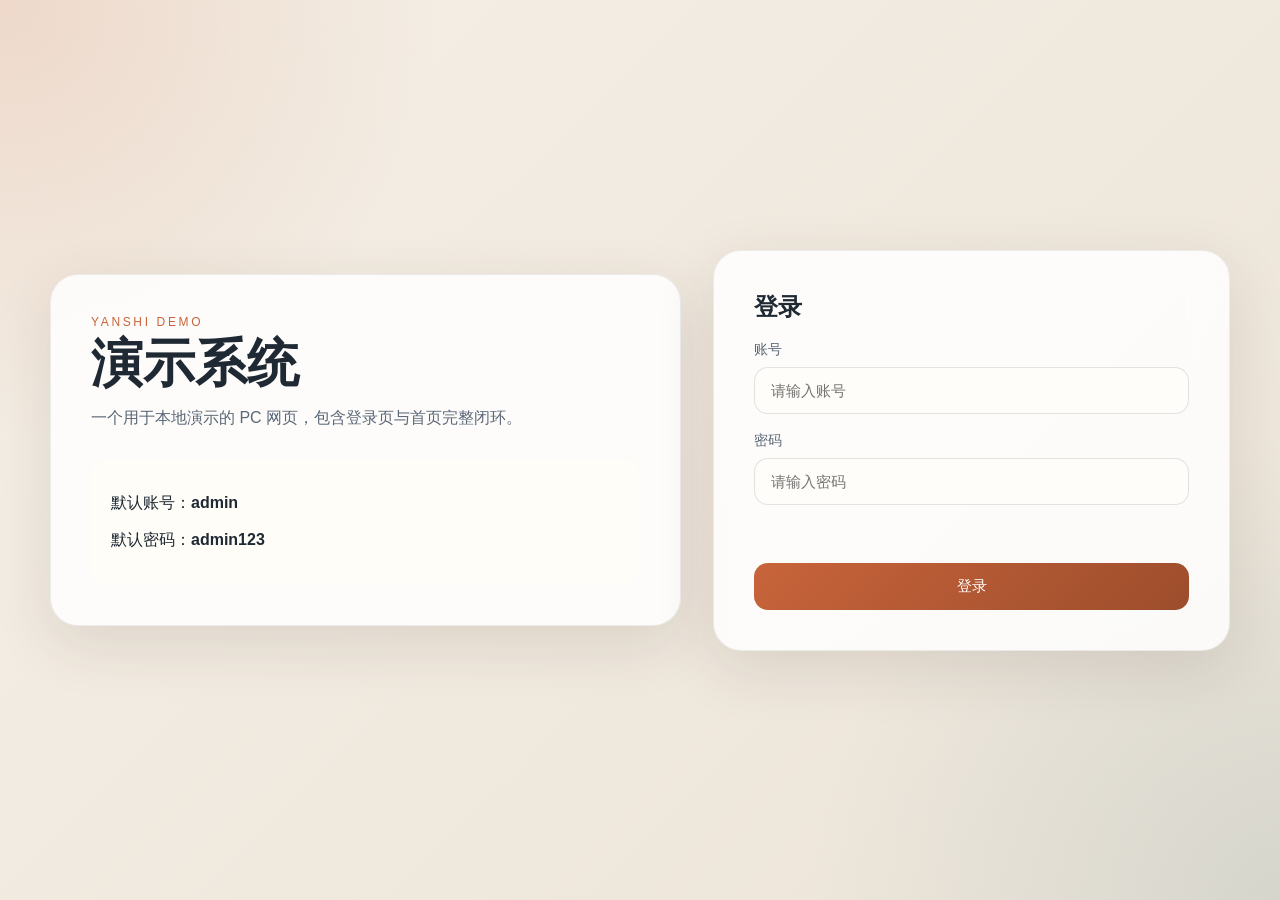
==== login.html @ 8a32b1ec "feat: add login and home pages" ====
<!DOCTYPE html>
<html lang="zh-CN">
  <head>
    <meta charset="UTF-8" />
    <meta name="viewport" content="width=device-width, initial-scale=1.0" />
    <title>演示系统 - 登录</title>
    <link rel="stylesheet" href="./assets/css/styles.css" />
  </head>
  <body class="auth-page">
    <main class="auth-layout">
      <section class="auth-hero">
        <p class="eyebrow">Yanshi Demo</p>
        <h1>演示系统</h1>
        <p class="hero-text">一个用于本地演示的 PC 网页，包含登录页与首页完整闭环。</p>
        <div class="hero-card">
          <p>默认账号：<strong>admin</strong></p>
          <p>默认密码：<strong>admin123</strong></p>
        </div>
      </section>

      <section class="auth-panel">
        <form id="login-form" class="auth-form">
          <h2>登录</h2>
          <label class="field">
            <span>账号</span>
            <input id="username" name="username" type="text" placeholder="请输入账号" autocomplete="username" />
          </label>
          <label class="field">
            <span>密码</span>
            <input id="password" name="password" type="password" placeholder="请输入密码" autocomplete="current-password" />
          </label>
          <p id="form-message" class="form-message" aria-live="polite"></p>
          <button id="submit-button" class="primary-button" type="submit">登录</button>
        </form>
      </section>
    </main>
    <script src="./assets/js/common.js"></script>
    <script src="./assets/js/login.js"></script>
  </body>
</html>
---- assets/css/styles.css ----
:root {
  --bg: #f4efe7;
  --surface: rgba(255, 255, 255, 0.84);
  --surface-strong: #fffdf8;
  --text: #1f2933;
  --muted: #5a6777;
  --accent: #c8643b;
  --accent-dark: #9d4d2c;
  --line: rgba(31, 41, 51, 0.08);
  --shadow: 0 18px 60px rgba(62, 44, 31, 0.12);
}

* {
  box-sizing: border-box;
}

body {
  margin: 0;
  min-height: 100vh;
  color: var(--text);
  font-family: "Segoe UI", "PingFang SC", "Hiragino Sans GB", sans-serif;
  background:
    radial-gradient(circle at top left, rgba(200, 100, 59, 0.16), transparent 28%),
    radial-gradient(circle at bottom right, rgba(53, 108, 122, 0.12), transparent 30%),
    linear-gradient(135deg, #f5efe6 0%, #ece4d8 100%);
}

.auth-page,
.home-page {
  display: flex;
}

.auth-layout,
.shell {
  width: min(1180px, calc(100% - 48px));
  margin: 0 auto;
}

.auth-layout {
  display: grid;
  grid-template-columns: 1.1fr 0.9fr;
  gap: 32px;
  align-items: center;
  padding: 40px 0;
}

.auth-hero,
.auth-panel,
.welcome-panel,
.info-card,
.actions-panel,
.topbar {
  background: var(--surface);
  backdrop-filter: blur(18px);
  border: 1px solid var(--line);
  border-radius: 28px;
  box-shadow: var(--shadow);
}

.auth-hero,
.auth-panel {
  padding: 40px;
}

.auth-hero h1,
.topbar h1 {
  margin: 8px 0 14px;
  font-size: clamp(32px, 5vw, 52px);
  line-height: 1.02;
}

.hero-text {
  margin: 0;
  color: var(--muted);
  line-height: 1.7;
}

.eyebrow {
  margin: 0;
  color: var(--accent);
  font-size: 12px;
  letter-spacing: 0.22em;
  text-transform: uppercase;
}

.hero-card {
  margin-top: 28px;
  padding: 18px 20px;
  border-radius: 18px;
  background: rgba(255, 253, 248, 0.78);
}

.auth-form {
  display: flex;
  flex-direction: column;
  gap: 18px;
}

.auth-form h2,
.panel-heading h3,
.info-card h3 {
  margin: 0;
}

.field {
  display: flex;
  flex-direction: column;
  gap: 8px;
  font-size: 14px;
  color: var(--muted);
}

.field input {
  width: 100%;
  padding: 14px 16px;
  border: 1px solid rgba(90, 103, 119, 0.18);
  border-radius: 14px;
  background: #fffdf9;
  font-size: 15px;
  transition: border-color 0.2s ease, box-shadow 0.2s ease;
}

.field input:focus {
  outline: none;
  border-color: var(--accent);
  box-shadow: 0 0 0 4px rgba(200, 100, 59, 0.12);
}

.primary-button,
.secondary-button {
  border: none;
  border-radius: 14px;
  padding: 14px 18px;
  font-size: 15px;
  cursor: pointer;
  transition: transform 0.18s ease, opacity 0.18s ease, background 0.18s ease;
}

.primary-button:hover,
.secondary-button:hover {
  transform: translateY(-1px);
}

.primary-button:disabled,
.secondary-button:disabled {
  opacity: 0.65;
  cursor: not-allowed;
  transform: none;
}

.primary-button {
  background: linear-gradient(135deg, var(--accent) 0%, var(--accent-dark) 100%);
  color: #fff;
}

.secondary-button {
  background: #fff7f1;
  color: var(--accent-dark);
}

.form-message {
  min-height: 22px;
  margin: 0;
  color: #b42318;
  font-size: 14px;
}

.shell {
  padding: 28px 0 36px;
}

.topbar {
  display: flex;
  justify-content: space-between;
  align-items: center;
  gap: 20px;
  padding: 28px 32px;
}

.topbar-actions {
  display: flex;
  align-items: center;
  gap: 16px;
}

.user-meta {
  color: var(--muted);
  text-align: right;
  line-height: 1.6;
}

.dashboard {
  display: grid;
  gap: 24px;
  margin-top: 24px;
}

.welcome-panel,
.actions-panel {
  padding: 28px 32px;
}

.welcome-panel h2 {
  margin: 10px 0 14px;
  font-size: clamp(28px, 4vw, 44px);
}

.card-grid {
  display: grid;
  grid-template-columns: repeat(3, minmax(0, 1fr));
  gap: 20px;
}

.info-card {
  padding: 24px;
}

.info-card p {
  margin: 18px 0 0;
  font-size: 22px;
  font-weight: 700;
}

.panel-heading {
  display: flex;
  justify-content: space-between;
  align-items: center;
  gap: 16px;
}

.action-list {
  margin: 20px 0 0;
  padding: 0;
  list-style: none;
  display: grid;
  gap: 12px;
}

.action-list li {
  padding: 14px 16px;
  border-radius: 16px;
  background: var(--surface-strong);
  border: 1px solid var(--line);
}

@media (max-width: 900px) {
  .auth-layout {
    grid-template-columns: 1fr;
  }

  .topbar,
  .panel-heading,
  .topbar-actions {
    flex-direction: column;
    align-items: flex-start;
  }

  .card-grid {
    grid-template-columns: 1fr;
  }

  .auth-layout,
  .shell {
    width: min(100% - 32px, 1180px);
  }
}
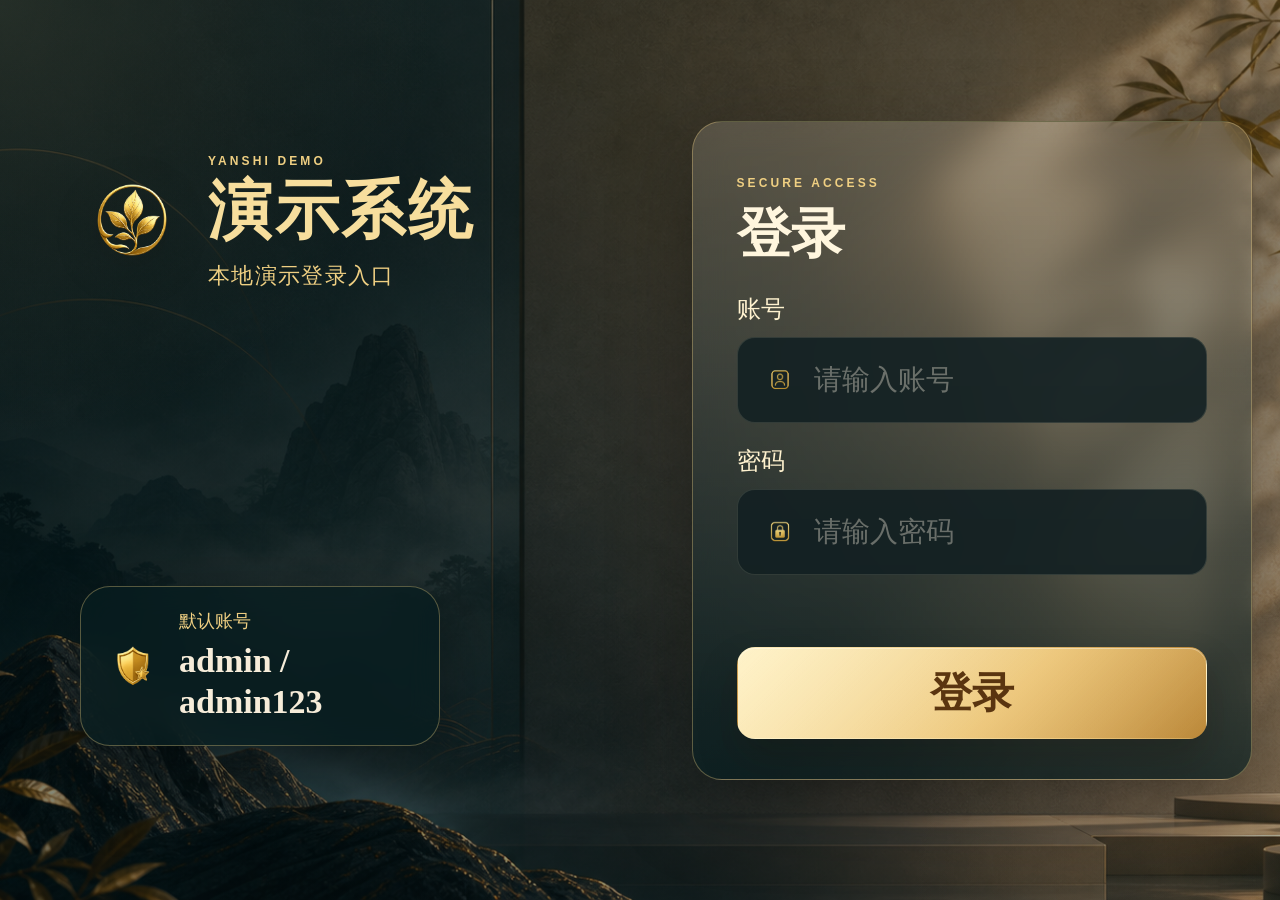
==== commit 9e99aa81: "feat: refresh ui assets and process demo" ====
--- a/login.html
+++ b/login.html
@@ -7,30 +7,51 @@
     <link rel="stylesheet" href="./assets/css/styles.css" />
   </head>
   <body class="auth-page">
-    <main class="auth-layout">
-      <section class="auth-hero">
-        <p class="eyebrow">Yanshi Demo</p>
-        <h1>演示系统</h1>
-        <p class="hero-text">一个用于本地演示的 PC 网页，包含登录页与首页完整闭环。</p>
-        <div class="hero-card">
-          <p>默认账号：<strong>admin</strong></p>
-          <p>默认密码：<strong>admin123</strong></p>
+    <main class="auth-stage">
+      <section class="auth-showcase">
+        <div class="brand-mark">
+          <img src="./assets/images/icons/transparent/logo.png" alt="演示系统标识" />
+          <div>
+            <p class="eyebrow">Yanshi Demo</p>
+            <h1>演示系统</h1>
+            <p class="showcase-subtitle">本地演示登录入口</p>
+          </div>
+        </div>
+
+        <div class="auth-default-card">
+          <img src="./assets/images/icons/transparent/shield.png" alt="" />
+          <div>
+            <span>默认账号</span>
+            <strong>admin / admin123</strong>
+          </div>
         </div>
       </section>
 
       <section class="auth-panel">
         <form id="login-form" class="auth-form">
-          <h2>登录</h2>
+          <div class="auth-form-header">
+            <p class="eyebrow">Secure Access</p>
+            <h2>登录</h2>
+          </div>
+
           <label class="field">
             <span>账号</span>
-            <input id="username" name="username" type="text" placeholder="请输入账号" autocomplete="username" />
+            <span class="field-shell">
+              <img class="field-icon" src="./assets/images/icons/transparent/account.png" alt="" />
+              <input id="username" name="username" type="text" placeholder="请输入账号" autocomplete="username" />
+            </span>
           </label>
+
           <label class="field">
             <span>密码</span>
-            <input id="password" name="password" type="password" placeholder="请输入密码" autocomplete="current-password" />
+            <span class="field-shell">
+              <img class="field-icon" src="./assets/images/icons/transparent/lock.png" alt="" />
+              <input id="password" name="password" type="password" placeholder="请输入密码" autocomplete="current-password" />
+            </span>
           </label>
+
           <p id="form-message" class="form-message" aria-live="polite"></p>
-          <button id="submit-button" class="primary-button" type="submit">登录</button>
+          <button id="submit-button" class="primary-button auth-submit" type="submit">登录</button>
         </form>
       </section>
     </main>
@@ -38,4 +59,3 @@
     <script src="./assets/js/login.js"></script>
   </body>
 </html>
-
--- a/assets/css/styles.css
+++ b/assets/css/styles.css
@@ -1,267 +1,655 @@
 :root {
-  --bg: #f4efe7;
-  --surface: rgba(255, 255, 255, 0.84);
-  --surface-strong: #fffdf8;
-  --text: #1f2933;
-  --muted: #5a6777;
-  --accent: #c8643b;
-  --accent-dark: #9d4d2c;
-  --line: rgba(31, 41, 51, 0.08);
-  --shadow: 0 18px 60px rgba(62, 44, 31, 0.12);
+  --page-bg: #071d20;
+  --surface: rgba(7, 29, 32, 0.74);
+  --surface-strong: rgba(9, 34, 38, 0.9);
+  --surface-soft: rgba(255, 244, 221, 0.08);
+  --gold: #efcf82;
+  --gold-strong: #f7de9d;
+  --gold-deep: #9f7331;
+  --text: #f6ecd9;
+  --muted: rgba(246, 236, 217, 0.72);
+  --line: rgba(239, 207, 130, 0.34);
+  --line-soft: rgba(239, 207, 130, 0.14);
+  --danger: #f3b068;
+  --shadow: 0 26px 80px rgba(0, 0, 0, 0.34);
 }
 
 * {
   box-sizing: border-box;
+}
+
+html {
+  min-height: 100%;
 }
 
 body {
   margin: 0;
   min-height: 100vh;
   color: var(--text);
-  font-family: "Segoe UI", "PingFang SC", "Hiragino Sans GB", sans-serif;
-  background:
-    radial-gradient(circle at top left, rgba(200, 100, 59, 0.16), transparent 28%),
-    radial-gradient(circle at bottom right, rgba(53, 108, 122, 0.12), transparent 30%),
-    linear-gradient(135deg, #f5efe6 0%, #ece4d8 100%);
+  font-family: "PingFang SC", "Noto Serif SC", "Songti SC", serif;
+  background-color: var(--page-bg);
+}
+
+img {
+  display: block;
+  max-width: 100%;
+}
+
+button,
+input {
+  font: inherit;
 }
 
 .auth-page,
 .home-page {
-  display: flex;
-}
-
-.auth-layout,
+  position: relative;
+}
+
+.auth-page::before,
+.home-page::before {
+  content: "";
+  position: fixed;
+  inset: 0;
+  background-position: center;
+  background-size: cover;
+  background-repeat: no-repeat;
+  z-index: -3;
+}
+
+.auth-page::before {
+  background-image:
+    linear-gradient(135deg, rgba(3, 17, 19, 0.55), rgba(3, 17, 19, 0.35)),
+    url("../images/backgrounds/login-bg.png");
+}
+
+.home-page::before {
+  background-image:
+    linear-gradient(180deg, rgba(3, 17, 19, 0.48), rgba(3, 17, 19, 0.18)),
+    url("../images/backgrounds/home-bg.png");
+}
+
+.auth-page::after,
+.home-page::after {
+  content: "";
+  position: fixed;
+  inset: 0;
+  background:
+    radial-gradient(circle at top left, rgba(247, 222, 157, 0.12), transparent 28%),
+    radial-gradient(circle at bottom right, rgba(247, 222, 157, 0.08), transparent 24%);
+  z-index: -2;
+  pointer-events: none;
+}
+
+.auth-stage,
 .shell {
-  width: min(1180px, calc(100% - 48px));
+  width: min(1400px, calc(100% - 56px));
   margin: 0 auto;
 }
 
-.auth-layout {
+.auth-stage {
+  min-height: 100vh;
   display: grid;
-  grid-template-columns: 1.1fr 0.9fr;
-  gap: 32px;
-  align-items: center;
-  padding: 40px 0;
-}
-
-.auth-hero,
+  grid-template-columns: minmax(420px, 1.05fr) minmax(420px, 0.95fr);
+  gap: 44px;
+  align-items: center;
+  padding: 36px 0;
+}
+
+.auth-showcase {
+  min-height: 720px;
+  padding: 64px 52px;
+  display: flex;
+  flex-direction: column;
+  justify-content: space-between;
+}
+
+.brand-mark {
+  display: flex;
+  align-items: center;
+  gap: 24px;
+}
+
+.brand-mark img {
+  width: 104px;
+  height: 104px;
+  object-fit: contain;
+  filter: drop-shadow(0 10px 24px rgba(0, 0, 0, 0.2));
+}
+
+.brand-mark h1,
+.topbar h1 {
+  margin: 10px 0 0;
+  font-size: clamp(40px, 5vw, 72px);
+  line-height: 1.04;
+  color: var(--gold-strong);
+  letter-spacing: 0.04em;
+}
+
+.showcase-subtitle {
+  margin: 16px 0 0;
+  font-size: 22px;
+  color: var(--gold);
+  letter-spacing: 0.06em;
+}
+
+.eyebrow {
+  margin: 0;
+  color: var(--gold);
+  font-family: "Segoe UI", sans-serif;
+  font-size: 12px;
+  font-weight: 600;
+  letter-spacing: 0.26em;
+  text-transform: uppercase;
+}
+
+.auth-default-card,
 .auth-panel,
-.welcome-panel,
+.topbar,
 .info-card,
-.actions-panel,
+.actions-panel {
+  border: 1px solid var(--line);
+  border-radius: 30px;
+  background: var(--surface);
+  box-shadow: var(--shadow);
+  backdrop-filter: blur(16px);
+}
+
+.auth-default-card {
+  width: min(360px, 100%);
+  padding: 22px 24px;
+  display: flex;
+  align-items: center;
+  gap: 18px;
+}
+
+.auth-default-card img {
+  width: 56px;
+  height: 56px;
+  object-fit: contain;
+}
+
+.auth-default-card span,
+.auth-default-card strong {
+  display: block;
+}
+
+.auth-default-card span {
+  color: var(--gold);
+  font-size: 18px;
+  margin-bottom: 8px;
+}
+
+.auth-default-card strong {
+  font-size: 34px;
+  line-height: 1.2;
+}
+
+.auth-panel {
+  justify-self: end;
+  width: min(100%, 700px);
+  padding: 54px 44px 40px;
+  background: linear-gradient(180deg, rgba(247, 238, 221, 0.16), rgba(7, 29, 32, 0.72));
+}
+
+.auth-form {
+  display: flex;
+  flex-direction: column;
+  gap: 22px;
+}
+
+.auth-form-header h2,
+.panel-heading h3,
+.info-card h3 {
+  margin: 8px 0 0;
+}
+
+.auth-form-header h2 {
+  font-size: 54px;
+  color: #fff6de;
+}
+
+.field {
+  display: flex;
+  flex-direction: column;
+  gap: 12px;
+  font-size: 24px;
+  color: #fff2cf;
+}
+
+.field-shell {
+  display: flex;
+  align-items: center;
+  gap: 18px;
+  min-height: 86px;
+  padding: 0 26px;
+  border-radius: 18px;
+  background: rgba(19, 33, 35, 0.9);
+  border: 1px solid rgba(255, 242, 207, 0.12);
+  transition: border-color 0.2s ease, transform 0.2s ease, box-shadow 0.2s ease;
+}
+
+.field-shell:focus-within {
+  border-color: rgba(239, 207, 130, 0.7);
+  box-shadow: 0 0 0 4px rgba(239, 207, 130, 0.09);
+  transform: translateY(-1px);
+}
+
+.field-icon {
+  width: 32px;
+  height: 32px;
+  object-fit: contain;
+  opacity: 0.9;
+}
+
+.field input {
+  width: 100%;
+  border: 0;
+  outline: 0;
+  padding: 0;
+  background: transparent;
+  color: #fff8e6;
+  font-size: 28px;
+}
+
+.field input::placeholder {
+  color: rgba(255, 248, 230, 0.36);
+}
+
+.form-message {
+  min-height: 28px;
+  margin: 0;
+  color: var(--danger);
+  font-size: 22px;
+}
+
+.primary-button,
+.secondary-button,
+.ghost-button {
+  border: 1px solid transparent;
+  cursor: pointer;
+  transition: transform 0.18s ease, opacity 0.18s ease, box-shadow 0.18s ease, border-color 0.18s ease;
+}
+
+.primary-button:hover,
+.secondary-button:hover,
+.ghost-button:hover {
+  transform: translateY(-1px);
+}
+
+.primary-button:disabled,
+.secondary-button:disabled,
+.ghost-button:disabled {
+  opacity: 0.7;
+  cursor: not-allowed;
+  transform: none;
+}
+
+.auth-submit {
+  min-height: 92px;
+  border-radius: 18px;
+  font-size: 42px;
+  font-weight: 700;
+  color: #5a3510;
+  background:
+    linear-gradient(135deg, rgba(255, 247, 221, 0.42), rgba(255, 247, 221, 0.02)),
+    linear-gradient(135deg, #fff0bc 0%, #e9bd67 58%, #b98535 100%);
+  box-shadow: inset 0 1px 0 rgba(255, 255, 255, 0.35), 0 22px 40px rgba(20, 11, 2, 0.24);
+}
+
+.shell {
+  padding: 28px 0 36px;
+}
+
 .topbar {
-  background: var(--surface);
-  backdrop-filter: blur(18px);
+  display: flex;
+  align-items: center;
+  justify-content: space-between;
+  gap: 24px;
+  padding: 24px 30px;
+}
+
+.topbar-brand,
+.topbar-user {
+  display: flex;
+  align-items: center;
+  gap: 16px;
+}
+
+.topbar-brand img {
+  width: 56px;
+  height: 56px;
+  object-fit: contain;
+}
+
+.topbar h1 {
+  font-size: 52px;
+}
+
+.topbar-actions {
+  display: flex;
+  align-items: center;
+  gap: 18px;
+}
+
+.topbar-user-icon {
+  width: 54px;
+  height: 54px;
+  border-radius: 50%;
+  display: grid;
+  place-items: center;
   border: 1px solid var(--line);
-  border-radius: 28px;
-  box-shadow: var(--shadow);
-}
-
-.auth-hero,
-.auth-panel {
-  padding: 40px;
-}
-
-.auth-hero h1,
-.topbar h1 {
-  margin: 8px 0 14px;
-  font-size: clamp(32px, 5vw, 52px);
-  line-height: 1.02;
+  background: rgba(255, 244, 221, 0.08);
+}
+
+.topbar-user-icon img {
+  width: 32px;
+  height: 32px;
+}
+
+.user-meta {
+  min-width: 160px;
+}
+
+.user-name-text {
+  display: block;
+  font-size: 18px;
+  font-weight: 700;
+}
+
+.user-subtext {
+  display: block;
+  margin-top: 4px;
+  font-size: 13px;
+  color: var(--muted);
+}
+
+.role-badge {
+  padding: 10px 18px;
+  border-radius: 14px;
+  background: rgba(239, 207, 130, 0.14);
+  border: 1px solid rgba(239, 207, 130, 0.28);
+  color: var(--gold-strong);
+  font-size: 14px;
+  font-weight: 700;
+  white-space: nowrap;
+}
+
+.ghost-button {
+  display: inline-flex;
+  align-items: center;
+  gap: 10px;
+  min-height: 58px;
+  padding: 0 22px;
+  border-radius: 16px;
+  background: rgba(4, 23, 26, 0.58);
+  border-color: rgba(239, 207, 130, 0.36);
+  color: var(--gold-strong);
+}
+
+.ghost-button img {
+  width: 18px;
+  height: 18px;
+}
+
+.dashboard {
+  display: grid;
+  gap: 20px;
+  margin-top: 22px;
+}
+
+.welcome-panel {
+  min-height: 330px;
+  padding: 58px 64px;
+  border-radius: 32px;
+  border: 1px solid rgba(239, 207, 130, 0.25);
+  background:
+    linear-gradient(90deg, rgba(255, 247, 221, 0.8) 0%, rgba(255, 247, 221, 0.42) 42%, rgba(255, 247, 221, 0.08) 72%),
+    url("../images/backgrounds/login-bg.png") center/cover no-repeat;
+  color: #78562b;
+  overflow: hidden;
+}
+
+.welcome-copy {
+  max-width: 56%;
+}
+
+.welcome-panel .eyebrow {
+  color: #91672d;
+}
+
+.welcome-panel h2 {
+  margin: 12px 0 16px;
+  font-size: clamp(46px, 4vw, 72px);
+  line-height: 1.08;
+  color: #6b4717;
 }
 
 .hero-text {
   margin: 0;
-  color: var(--muted);
-  line-height: 1.7;
-}
-
-.eyebrow {
-  margin: 0;
-  color: var(--accent);
-  font-size: 12px;
-  letter-spacing: 0.22em;
-  text-transform: uppercase;
-}
-
-.hero-card {
-  margin-top: 28px;
-  padding: 18px 20px;
-  border-radius: 18px;
-  background: rgba(255, 253, 248, 0.78);
-}
-
-.auth-form {
-  display: flex;
-  flex-direction: column;
-  gap: 18px;
-}
-
-.auth-form h2,
-.panel-heading h3,
-.info-card h3 {
-  margin: 0;
-}
-
-.field {
-  display: flex;
-  flex-direction: column;
-  gap: 8px;
-  font-size: 14px;
-  color: var(--muted);
-}
-
-.field input {
-  width: 100%;
-  padding: 14px 16px;
-  border: 1px solid rgba(90, 103, 119, 0.18);
-  border-radius: 14px;
-  background: #fffdf9;
-  font-size: 15px;
-  transition: border-color 0.2s ease, box-shadow 0.2s ease;
-}
-
-.field input:focus {
-  outline: none;
-  border-color: var(--accent);
-  box-shadow: 0 0 0 4px rgba(200, 100, 59, 0.12);
-}
-
-.primary-button,
-.secondary-button {
-  border: none;
-  border-radius: 14px;
-  padding: 14px 18px;
-  font-size: 15px;
-  cursor: pointer;
-  transition: transform 0.18s ease, opacity 0.18s ease, background 0.18s ease;
-}
-
-.primary-button:hover,
-.secondary-button:hover {
-  transform: translateY(-1px);
-}
-
-.primary-button:disabled,
-.secondary-button:disabled {
-  opacity: 0.65;
-  cursor: not-allowed;
-  transform: none;
-}
-
-.primary-button {
-  background: linear-gradient(135deg, var(--accent) 0%, var(--accent-dark) 100%);
-  color: #fff;
-}
-
-.secondary-button {
-  background: #fff7f1;
-  color: var(--accent-dark);
-}
-
-.form-message {
-  min-height: 22px;
-  margin: 0;
-  color: #b42318;
-  font-size: 14px;
-}
-
-.shell {
-  padding: 28px 0 36px;
-}
-
-.topbar {
-  display: flex;
-  justify-content: space-between;
-  align-items: center;
-  gap: 20px;
-  padding: 28px 32px;
-}
-
-.topbar-actions {
-  display: flex;
-  align-items: center;
-  gap: 16px;
-}
-
-.user-meta {
-  color: var(--muted);
-  text-align: right;
-  line-height: 1.6;
-}
-
-.dashboard {
-  display: grid;
-  gap: 24px;
-  margin-top: 24px;
-}
-
-.welcome-panel,
-.actions-panel {
-  padding: 28px 32px;
-}
-
-.welcome-panel h2 {
-  margin: 10px 0 14px;
-  font-size: clamp(28px, 4vw, 44px);
+  color: rgba(91, 63, 23, 0.86);
+  font-size: 20px;
+  line-height: 1.8;
 }
 
 .card-grid {
   display: grid;
   grid-template-columns: repeat(3, minmax(0, 1fr));
-  gap: 20px;
+  gap: 18px;
 }
 
 .info-card {
-  padding: 24px;
-}
-
-.info-card p {
-  margin: 18px 0 0;
-  font-size: 22px;
+  min-height: 220px;
+  padding: 28px;
+  display: flex;
+  align-items: center;
+  gap: 22px;
+}
+
+.info-card-icon {
+  width: 108px;
+  height: 108px;
+  flex: 0 0 108px;
+  border-radius: 50%;
+  border: 1px solid var(--line);
+  display: grid;
+  place-items: center;
+  background: rgba(255, 244, 221, 0.06);
+}
+
+.info-card-icon img {
+  width: 62px;
+  height: 62px;
+  object-fit: contain;
+}
+
+.info-card-copy h3 {
+  font-size: 26px;
+  color: #fff3d7;
+}
+
+.info-card-copy p {
+  margin: 16px 0 10px;
+  font-size: 44px;
   font-weight: 700;
+  color: var(--gold-strong);
+}
+
+.info-card-copy span {
+  font-size: 18px;
+  color: var(--muted);
+}
+
+.actions-panel {
+  min-height: 220px;
+  padding: 28px 32px 32px;
 }
 
 .panel-heading {
   display: flex;
+  align-items: center;
   justify-content: space-between;
-  align-items: center;
   gap: 16px;
 }
 
+.panel-heading h3 {
+  font-size: 34px;
+}
+
+.secondary-button {
+  min-height: 52px;
+  padding: 0 18px;
+  border-radius: 14px;
+  color: var(--gold-strong);
+  background: rgba(255, 244, 221, 0.08);
+  border-color: rgba(239, 207, 130, 0.28);
+}
+
 .action-list {
-  margin: 20px 0 0;
+  margin: 26px 0 0;
   padding: 0;
   list-style: none;
   display: grid;
-  gap: 12px;
-}
-
-.action-list li {
-  padding: 14px 16px;
-  border-radius: 16px;
-  background: var(--surface-strong);
-  border: 1px solid var(--line);
-}
-
-@media (max-width: 900px) {
-  .auth-layout {
+  gap: 14px;
+}
+
+.action-item {
+  display: flex;
+  align-items: center;
+  justify-content: space-between;
+  gap: 18px;
+  padding: 24px 26px;
+  border-radius: 20px;
+  background: linear-gradient(135deg, rgba(255, 244, 221, 0.12), rgba(255, 244, 221, 0.04));
+  border: 1px solid var(--line-soft);
+}
+
+.action-item-main {
+  display: flex;
+  align-items: center;
+  gap: 18px;
+}
+
+.action-item-icon {
+  width: 74px;
+  height: 74px;
+  border-radius: 18px;
+  display: grid;
+  place-items: center;
+  background: rgba(255, 244, 221, 0.08);
+  border: 1px solid rgba(239, 207, 130, 0.18);
+}
+
+.action-item-icon img {
+  width: 36px;
+  height: 36px;
+}
+
+.action-item-title {
+  display: block;
+  font-size: 22px;
+  font-weight: 700;
+  color: #fff1cf;
+}
+
+.action-item-subtitle {
+  display: block;
+  margin-top: 6px;
+  color: var(--muted);
+  font-size: 16px;
+}
+
+.action-item-arrow {
+  font-size: 34px;
+  color: var(--gold);
+}
+
+@media (max-width: 1180px) {
+  .auth-stage {
     grid-template-columns: 1fr;
+    gap: 24px;
+    padding: 24px 0 36px;
+  }
+
+  .auth-showcase {
+    min-height: auto;
+    padding: 22px 8px;
+    gap: 28px;
+  }
+
+  .auth-panel {
+    justify-self: stretch;
+    width: 100%;
+  }
+
+  .welcome-copy {
+    max-width: 100%;
+  }
+
+  .card-grid {
+    grid-template-columns: 1fr;
   }
 
   .topbar,
-  .panel-heading,
-  .topbar-actions {
+  .topbar-actions,
+  .topbar-user {
+    align-items: flex-start;
+    flex-direction: column;
+  }
+}
+
+@media (max-width: 768px) {
+  .auth-stage,
+  .shell {
+    width: min(100% - 24px, 1400px);
+  }
+
+  .brand-mark {
     flex-direction: column;
     align-items: flex-start;
   }
 
-  .card-grid {
-    grid-template-columns: 1fr;
-  }
-
-  .auth-layout,
-  .shell {
-    width: min(100% - 32px, 1180px);
-  }
-}
-
+  .brand-mark h1,
+  .topbar h1 {
+    font-size: 34px;
+  }
+
+  .showcase-subtitle,
+  .field,
+  .form-message,
+  .info-card-copy span,
+  .hero-text {
+    font-size: 16px;
+  }
+
+  .auth-panel {
+    padding: 28px 20px 24px;
+  }
+
+  .auth-form-header h2,
+  .welcome-panel h2 {
+    font-size: 32px;
+  }
+
+  .field-shell,
+  .auth-submit {
+    min-height: 64px;
+  }
+
+  .field input,
+  .auth-submit,
+  .info-card-copy p {
+    font-size: 24px;
+  }
+
+  .welcome-panel,
+  .actions-panel,
+  .info-card,
+  .topbar {
+    padding: 22px 18px;
+  }
+
+  .info-card {
+    flex-direction: column;
+    align-items: flex-start;
+  }
+}
